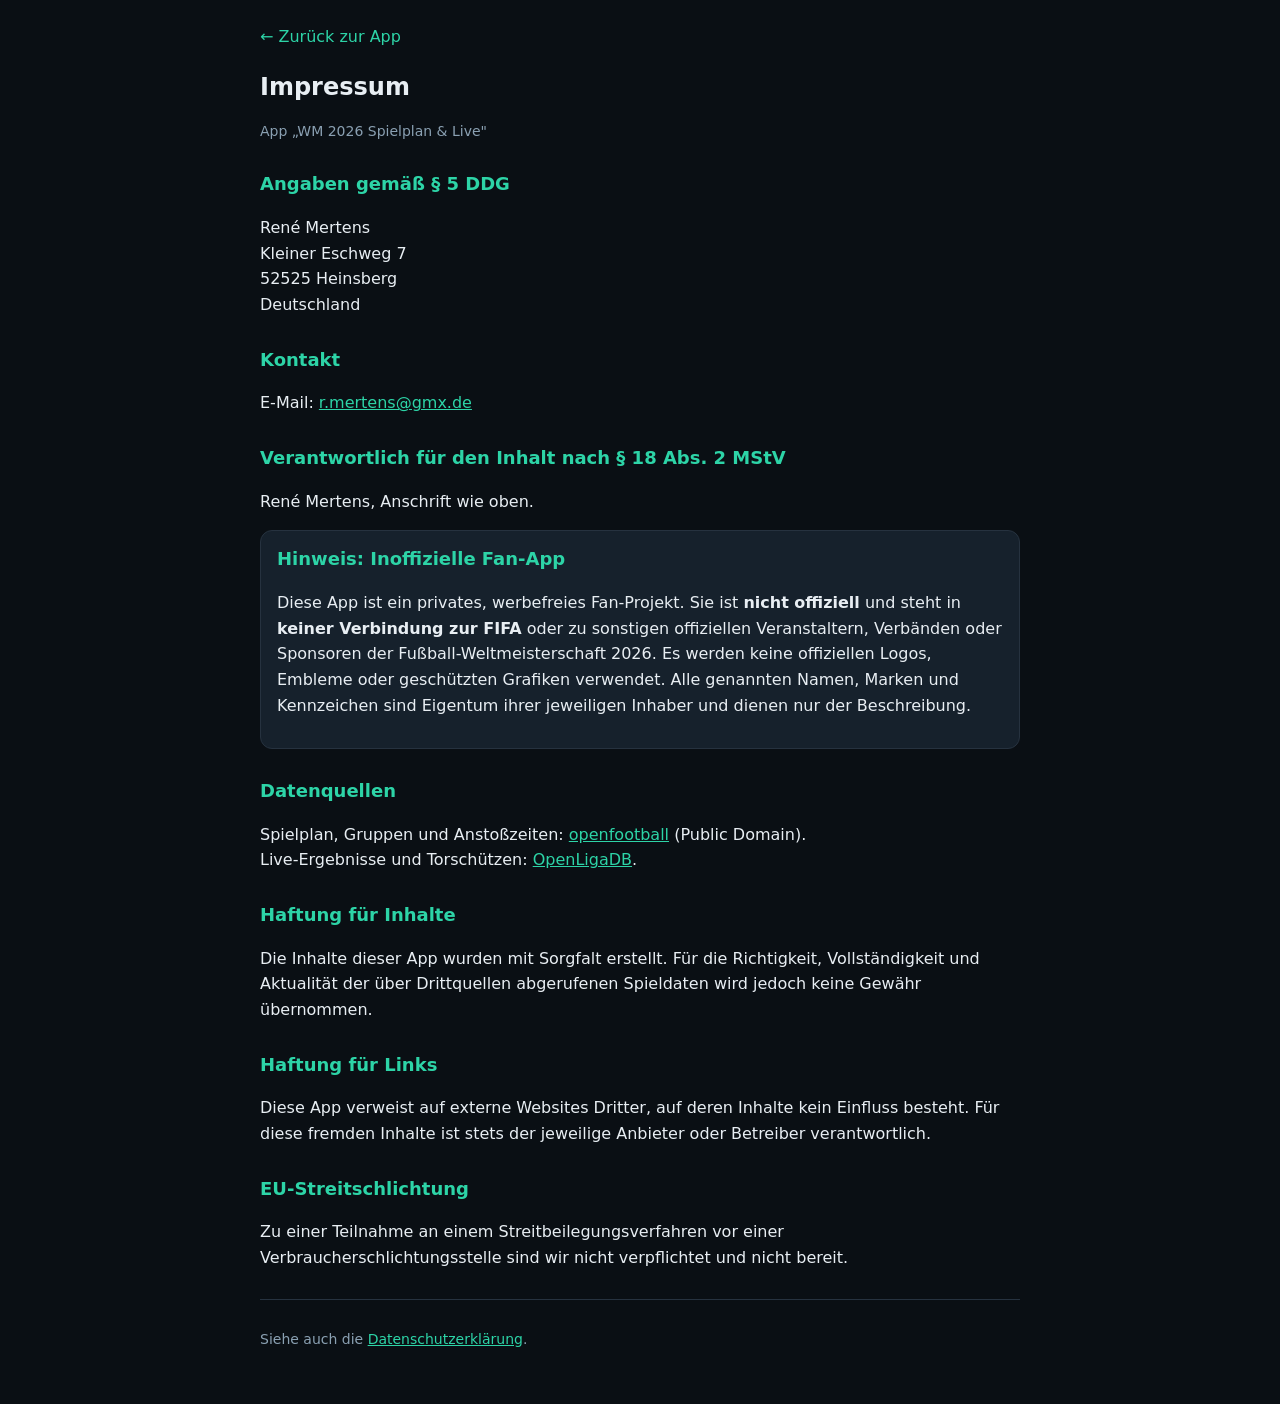
==== impressum.html @ 1195d72e "Initial commit: WM 2026 Spielplan & Live (PWA) Co-Authored-By: Claude Opus 4.8 <noreply@anthropic.co" ====
<!DOCTYPE html>
<html lang="de">
<head>
  <meta charset="utf-8">
  <meta name="viewport" content="width=device-width, initial-scale=1, viewport-fit=cover">
  <meta name="theme-color" content="#0b3d2e">
  <meta name="robots" content="index,follow">
  <title>Impressum – WM 2026 Spielplan &amp; Live</title>
  <style>
    :root{--bg:#0a0f14;--card:#16212c;--line:#26323f;--txt:#e8eef3;--muted:#8aa0b2;--accent:#2dd4a7}
    *{box-sizing:border-box}
    html,body{margin:0}
    body{background:var(--bg);color:var(--txt);
      font:16px/1.6 system-ui,-apple-system,"Segoe UI",Roboto,Arial,sans-serif;
      padding:24px 16px calc(env(safe-area-inset-bottom) + 40px)}
    main{max-width:760px;margin:0 auto}
    h1{font-size:24px;margin:0 0 4px}
    h2{font-size:18px;color:var(--accent);margin:28px 0 8px}
    p,li{color:var(--txt)}
    .muted{color:var(--muted);font-size:14px}
    a{color:var(--accent)}
    .card{background:var(--card);border:1px solid var(--line);border-radius:12px;padding:14px 16px;margin:14px 0}
    .back{display:inline-block;margin-bottom:18px;color:var(--accent);text-decoration:none}
    hr{border:0;border-top:1px solid var(--line);margin:28px 0}
  </style>
</head>
<body>
  <main>
    <a class="back" href="index.html">← Zurück zur App</a>
    <h1>Impressum</h1>
    <p class="muted">App „WM 2026 Spielplan &amp; Live"</p>

    <h2>Angaben gemäß § 5 DDG</h2>
    <p>
      René Mertens<br>
      Kleiner Eschweg 7<br>
      52525 Heinsberg<br>
      Deutschland
    </p>

    <h2>Kontakt</h2>
    <p>E-Mail: <a href="mailto:r.mertens@gmx.de">r.mertens@gmx.de</a></p>

    <h2>Verantwortlich für den Inhalt nach § 18 Abs. 2 MStV</h2>
    <p>René Mertens, Anschrift wie oben.</p>

    <div class="card">
      <h2 style="margin-top:0">Hinweis: Inoffizielle Fan-App</h2>
      <p>Diese App ist ein privates, werbefreies Fan-Projekt. Sie ist <strong>nicht offiziell</strong> und
      steht in <strong>keiner Verbindung zur FIFA</strong> oder zu sonstigen offiziellen Veranstaltern,
      Verbänden oder Sponsoren der Fußball-Weltmeisterschaft 2026. Es werden keine offiziellen Logos,
      Embleme oder geschützten Grafiken verwendet. Alle genannten Namen, Marken und Kennzeichen sind
      Eigentum ihrer jeweiligen Inhaber und dienen nur der Beschreibung.</p>
    </div>

    <h2>Datenquellen</h2>
    <p>
      Spielplan, Gruppen und Anstoßzeiten: <a href="https://github.com/openfootball" target="_blank" rel="noopener">openfootball</a> (Public Domain).<br>
      Live-Ergebnisse und Torschützen: <a href="https://www.openligadb.de" target="_blank" rel="noopener">OpenLigaDB</a>.
    </p>

    <h2>Haftung für Inhalte</h2>
    <p>Die Inhalte dieser App wurden mit Sorgfalt erstellt. Für die Richtigkeit, Vollständigkeit und
    Aktualität der über Drittquellen abgerufenen Spieldaten wird jedoch keine Gewähr übernommen.</p>

    <h2>Haftung für Links</h2>
    <p>Diese App verweist auf externe Websites Dritter, auf deren Inhalte kein Einfluss besteht. Für diese
    fremden Inhalte ist stets der jeweilige Anbieter oder Betreiber verantwortlich.</p>

    <h2>EU-Streitschlichtung</h2>
    <p>Zu einer Teilnahme an einem Streitbeilegungsverfahren vor einer Verbraucherschlichtungsstelle sind
    wir nicht verpflichtet und nicht bereit.</p>

    <hr>
    <p class="muted">Siehe auch die <a href="datenschutz.html">Datenschutzerklärung</a>.</p>
  </main>
</body>
</html>
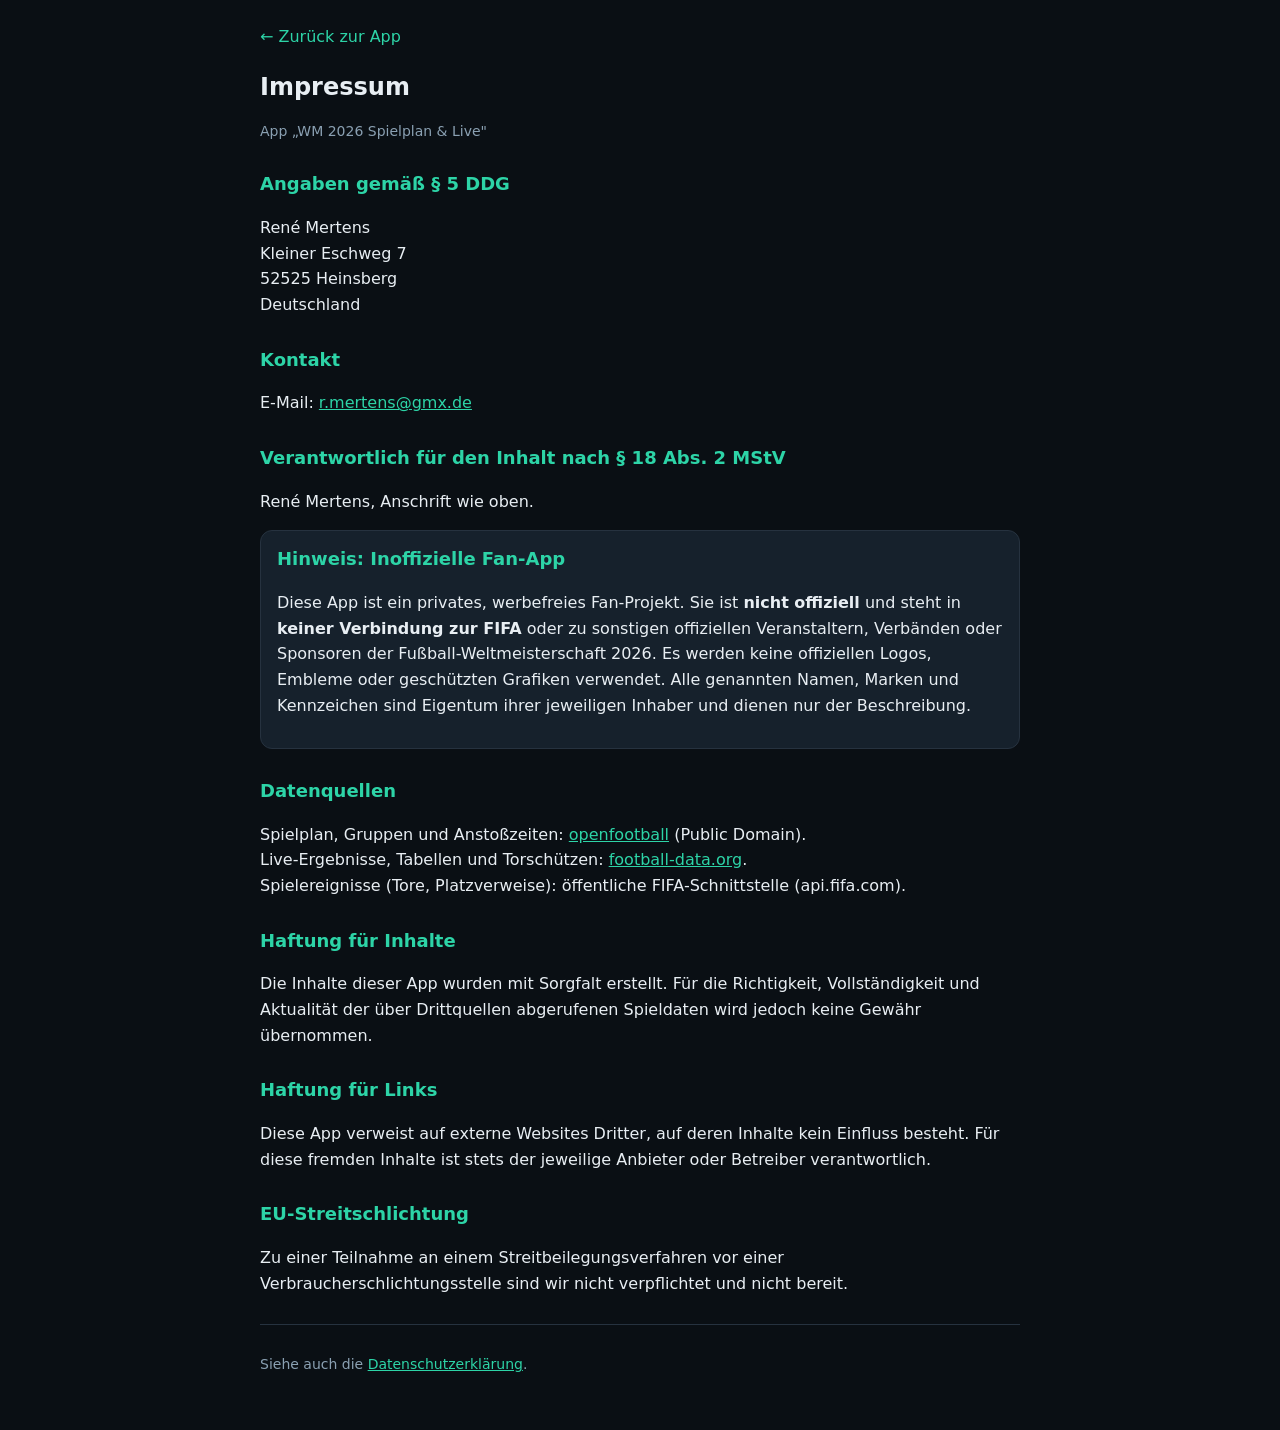
==== commit ef3103f7: "Variante A: Live-Daten über Cloudflare Worker (kein Token im Client) - football-data.org jetzt über " ====
--- a/impressum.html
+++ b/impressum.html
@@ -56,7 +56,8 @@
     <h2>Datenquellen</h2>
     <p>
       Spielplan, Gruppen und Anstoßzeiten: <a href="https://github.com/openfootball" target="_blank" rel="noopener">openfootball</a> (Public Domain).<br>
-      Live-Ergebnisse und Torschützen: <a href="https://www.openligadb.de" target="_blank" rel="noopener">OpenLigaDB</a>.
+      Live-Ergebnisse, Tabellen und Torschützen: <a href="https://www.football-data.org" target="_blank" rel="noopener">football-data.org</a>.<br>
+      Spielereignisse (Tore, Platzverweise): öffentliche FIFA-Schnittstelle (api.fifa.com).
     </p>
 
     <h2>Haftung für Inhalte</h2>
